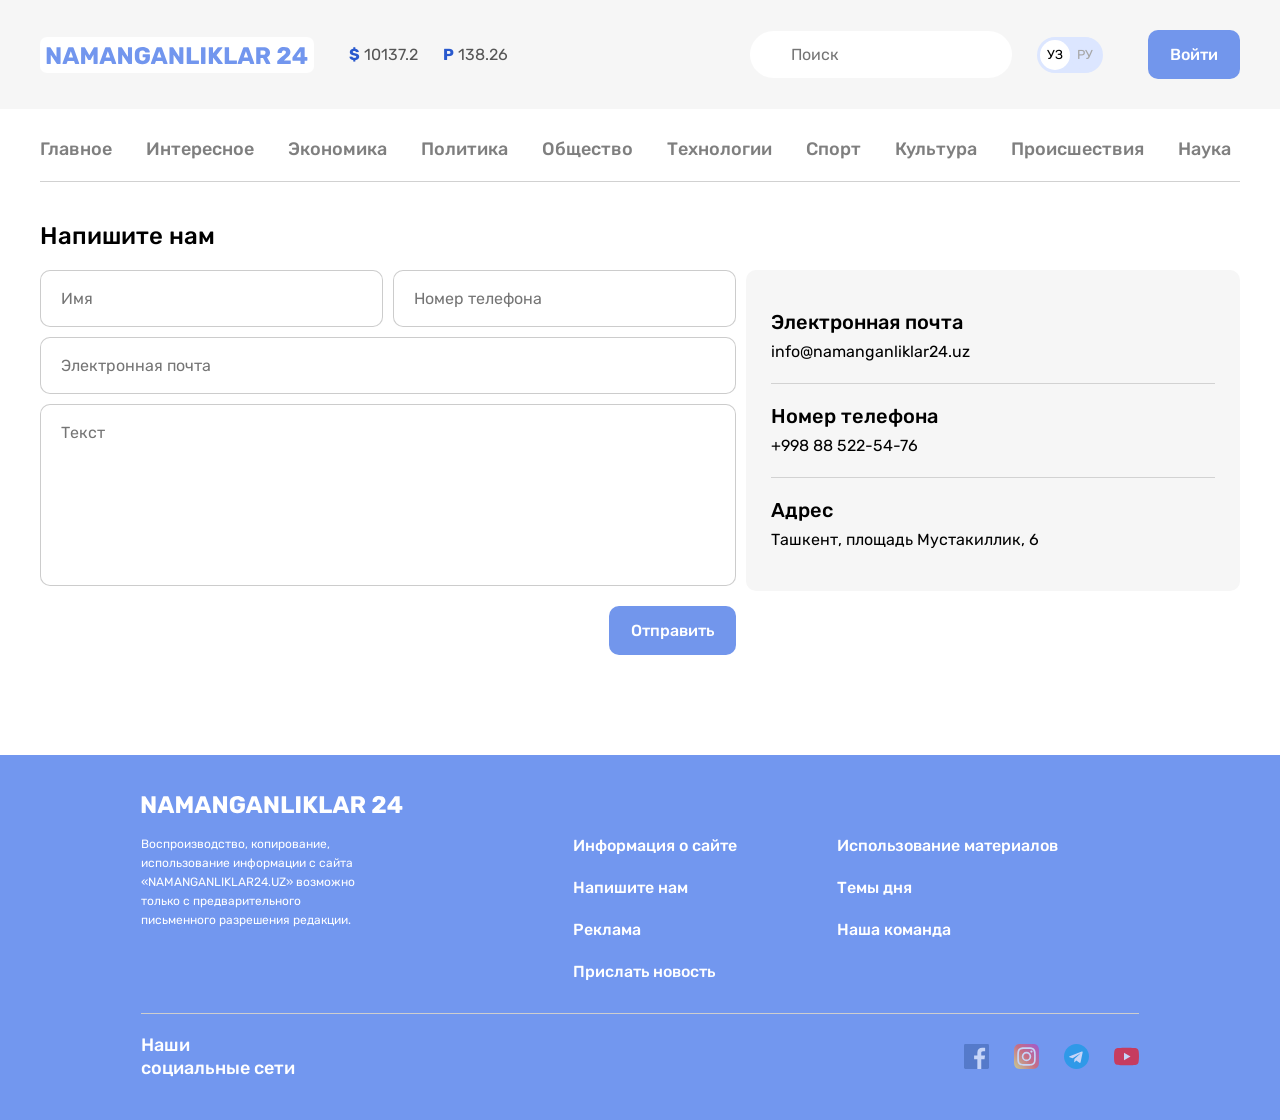
==== contact.html @ 86894a4c "Fix validator problems" ====
<!DOCTYPE html>
<html lang="ru">
<head>
  <meta charset="UTF-8">
  <meta http-equiv="X-UA-Compatible" content="IE=edge">
  <meta name="viewport" content="width=device-width, initial-scale=1.0">
  <title>NAMANGANLIKLAR24</title>

  <!-- GOOGLE-FONTS  -->
  <link rel="preconnect" href="https://fonts.googleapis.com">
  <link rel="preconnect" href="https://fonts.gstatic.com" crossorigin>
  <link href="https://fonts.googleapis.com/css2?family=Rubik:wght@400;500;700&display=swap" rel="stylesheet">

  <!-- STYLES  -->
  <link rel="stylesheet" href="css/normalize.css">
  <link rel="stylesheet" href="css/styles.css">
</head>
<body>

  <!-- SITE-HEADER  -->
  <header class="header">
    <div class="header-top">
      <div class="container header-container">
        <!-- N24-LOGO  -->
        <div class="wrapper">
          <a class="logo-link" href="https://namanganliklar24.uz/" target="_blank">
            <svg width="262" height="19" fill="none" xmlns="http://www.w3.org/2000/svg"><path d="M1.28 18a.585.585 0 0 1-.432-.168.585.585 0 0 1-.168-.432V1.8c0-.176.056-.32.168-.432A.585.585 0 0 1 1.28 1.2h2.544c.272 0 .464.064.576.192.128.112.208.2.24.264l5.856 9.24V1.8c0-.176.056-.32.168-.432a.585.585 0 0 1 .432-.168h2.88c.176 0 .32.056.432.168a.585.585 0 0 1 .168.432v15.6c0 .16-.056.304-.168.432a.585.585 0 0 1-.432.168h-2.568c-.256 0-.448-.064-.576-.192a3.236 3.236 0 0 1-.216-.264L4.76 8.664V17.4c0 .176-.056.32-.168.432A.585.585 0 0 1 4.16 18H1.28Zm15.69 0a.544.544 0 0 1-.36-.144.544.544 0 0 1-.144-.36c0-.08.008-.152.024-.216l5.64-15.408a.928.928 0 0 1 .288-.456c.16-.144.376-.216.648-.216h3.552c.272 0 .48.072.624.216.16.128.264.28.312.456L33.17 17.28a.476.476 0 0 1 .048.216.505.505 0 0 1-.168.36.488.488 0 0 1-.36.144h-2.952c-.24 0-.424-.056-.552-.168a1.055 1.055 0 0 1-.216-.336l-.936-2.448h-6.408l-.912 2.448a1.055 1.055 0 0 1-.216.336c-.112.112-.304.168-.576.168H16.97Zm5.64-6.408h4.464l-2.256-6.336-2.208 6.336ZM35.71 18a.639.639 0 0 1-.432-.168.585.585 0 0 1-.168-.432V1.8c0-.176.056-.32.168-.432a.639.639 0 0 1 .432-.168h2.592c.256 0 .448.072.576.216.144.128.232.232.264.312l4.224 7.584 4.224-7.584c.048-.08.128-.184.24-.312.128-.144.328-.216.6-.216h2.568c.176 0 .32.056.432.168a.548.548 0 0 1 .192.432v15.6c0 .176-.064.32-.192.432a.585.585 0 0 1-.432.168h-2.856a.67.67 0 0 1-.456-.168.585.585 0 0 1-.168-.432v-9l-2.712 5.016c-.064.144-.16.272-.288.384-.128.112-.304.168-.528.168h-1.248c-.224 0-.4-.056-.528-.168a1.431 1.431 0 0 1-.312-.384L39.19 8.4v9c0 .176-.056.32-.168.432a.585.585 0 0 1-.432.168h-2.88ZM54 18a.544.544 0 0 1-.36-.144.544.544 0 0 1-.144-.36c0-.08.008-.152.024-.216l5.64-15.408a.928.928 0 0 1 .288-.456c.16-.144.376-.216.648-.216h3.552c.272 0 .48.072.624.216.16.128.264.28.312.456l5.616 15.408a.476.476 0 0 1 .048.216.505.505 0 0 1-.168.36.488.488 0 0 1-.36.144H66.77c-.24 0-.424-.056-.552-.168a1.055 1.055 0 0 1-.216-.336l-.936-2.448h-6.408l-.912 2.448a1.055 1.055 0 0 1-.216.336c-.112.112-.304.168-.576.168h-2.952Zm5.64-6.408h4.464L61.85 5.256l-2.208 6.336ZM72.741 18a.585.585 0 0 1-.432-.168.585.585 0 0 1-.168-.432V1.8c0-.176.056-.32.168-.432a.585.585 0 0 1 .432-.168h2.544c.272 0 .464.064.576.192.128.112.208.2.24.264l5.856 9.24V1.8c0-.176.056-.32.168-.432a.585.585 0 0 1 .432-.168h2.88c.176 0 .32.056.432.168a.585.585 0 0 1 .168.432v15.6c0 .16-.056.304-.168.432a.585.585 0 0 1-.432.168h-2.568c-.256 0-.448-.064-.576-.192a3.236 3.236 0 0 1-.216-.264l-5.856-8.88V17.4c0 .176-.056.32-.168.432a.585.585 0 0 1-.432.168h-2.88Zm23.586.24c-1.52 0-2.832-.248-3.936-.744-1.088-.512-1.936-1.248-2.544-2.208-.592-.976-.92-2.16-.984-3.552a98.442 98.442 0 0 1 0-4.416c.064-1.36.4-2.512 1.008-3.456s1.464-1.664 2.568-2.16c1.104-.496 2.4-.744 3.888-.744 1.2 0 2.264.152 3.192.456.928.288 1.704.68 2.328 1.176.64.496 1.12 1.04 1.44 1.632.336.592.512 1.176.528 1.752a.392.392 0 0 1-.144.36.488.488 0 0 1-.36.144h-3.504a.932.932 0 0 1-.408-.072.911.911 0 0 1-.216-.264 3.217 3.217 0 0 0-.504-.744c-.208-.272-.504-.504-.888-.696-.368-.192-.856-.288-1.464-.288-.912 0-1.632.24-2.16.72-.512.48-.792 1.248-.84 2.304a60.568 60.568 0 0 0 0 4.176c.048 1.12.344 1.928.888 2.424s1.264.744 2.16.744c.608 0 1.144-.104 1.608-.312.48-.208.856-.528 1.128-.96.272-.448.408-1.016.408-1.704v-.456h-2.256a.67.67 0 0 1-.456-.168.67.67 0 0 1-.168-.456V8.952c0-.176.056-.32.168-.432a.623.623 0 0 1 .456-.192h6.048c.176 0 .32.064.432.192a.585.585 0 0 1 .168.432v2.736c0 1.376-.312 2.552-.936 3.528-.624.976-1.512 1.728-2.664 2.256-1.136.512-2.464.768-3.984.768Zm9.002-.24a.544.544 0 0 1-.36-.144.544.544 0 0 1-.144-.36c0-.08.008-.152.024-.216l5.64-15.408a.928.928 0 0 1 .288-.456c.16-.144.376-.216.648-.216h3.552c.272 0 .48.072.624.216.16.128.264.28.312.456l5.616 15.408a.476.476 0 0 1 .048.216.505.505 0 0 1-.168.36.488.488 0 0 1-.36.144h-2.952c-.24 0-.424-.056-.552-.168a1.055 1.055 0 0 1-.216-.336l-.936-2.448h-6.408l-.912 2.448a1.055 1.055 0 0 1-.216.336c-.112.112-.304.168-.576.168h-2.952Zm5.64-6.408h4.464l-2.256-6.336-2.208 6.336Zm13.1 6.408a.585.585 0 0 1-.432-.168.585.585 0 0 1-.168-.432V1.8c0-.176.056-.32.168-.432a.585.585 0 0 1 .432-.168h2.544c.272 0 .464.064.576.192.128.112.208.2.24.264l5.856 9.24V1.8c0-.176.056-.32.168-.432a.585.585 0 0 1 .432-.168h2.88c.176 0 .32.056.432.168a.585.585 0 0 1 .168.432v15.6c0 .16-.056.304-.168.432a.585.585 0 0 1-.432.168h-2.568c-.256 0-.448-.064-.576-.192a3.236 3.236 0 0 1-.216-.264l-5.856-8.88V17.4c0 .176-.056.32-.168.432a.585.585 0 0 1-.432.168h-2.88Zm17.25 0a.585.585 0 0 1-.432-.168.585.585 0 0 1-.168-.432V1.8c0-.176.056-.32.168-.432a.585.585 0 0 1 .432-.168h3.168c.16 0 .296.056.408.168a.548.548 0 0 1 .192.432v12.576h7.248c.176 0 .32.064.432.192a.548.548 0 0 1 .192.432v2.4c0 .176-.064.32-.192.432a.585.585 0 0 1-.432.168h-11.016Zm14.32 0a.585.585 0 0 1-.432-.168.585.585 0 0 1-.168-.432V1.8c0-.176.056-.32.168-.432a.585.585 0 0 1 .432-.168h3.216c.176 0 .32.056.432.168a.585.585 0 0 1 .168.432v15.6c0 .176-.056.32-.168.432a.585.585 0 0 1-.432.168h-3.216Zm7.782 0a.585.585 0 0 1-.432-.168.585.585 0 0 1-.168-.432V1.8c0-.176.056-.32.168-.432a.585.585 0 0 1 .432-.168h3.024c.176 0 .32.056.432.168a.585.585 0 0 1 .168.432v5.328l4.44-5.472c.064-.096.168-.192.312-.288.16-.112.368-.168.624-.168h3.456c.144 0 .264.056.36.168a.46.46 0 0 1 .144.336.447.447 0 0 1-.096.288l-5.736 7.248 6.192 7.968c.064.064.096.16.096.288a.505.505 0 0 1-.168.36.46.46 0 0 1-.336.144h-3.576c-.288 0-.512-.064-.672-.192a2.342 2.342 0 0 1-.288-.288l-4.752-5.928V17.4c0 .176-.056.32-.168.432a.585.585 0 0 1-.432.168h-3.024Zm15.89 0a.585.585 0 0 1-.432-.168.585.585 0 0 1-.168-.432V1.8c0-.176.056-.32.168-.432a.585.585 0 0 1 .432-.168h3.168c.16 0 .296.056.408.168a.548.548 0 0 1 .192.432v12.576h7.248c.176 0 .32.064.432.192a.548.548 0 0 1 .192.432v2.4c0 .176-.064.32-.192.432a.585.585 0 0 1-.432.168h-11.016Zm12.761 0a.544.544 0 0 1-.36-.144.544.544 0 0 1-.144-.36c0-.08.008-.152.024-.216l5.64-15.408a.928.928 0 0 1 .288-.456c.16-.144.376-.216.648-.216h3.552c.272 0 .48.072.624.216.16.128.264.28.312.456l5.616 15.408a.476.476 0 0 1 .048.216.505.505 0 0 1-.168.36.488.488 0 0 1-.36.144h-2.952c-.24 0-.424-.056-.552-.168a1.055 1.055 0 0 1-.216-.336l-.936-2.448h-6.408l-.912 2.448a1.055 1.055 0 0 1-.216.336c-.112.112-.304.168-.576.168h-2.952Zm5.64-6.408h4.464l-2.256-6.336-2.208 6.336ZM210.811 18a.585.585 0 0 1-.432-.168.585.585 0 0 1-.168-.432V1.8c0-.176.056-.32.168-.432a.585.585 0 0 1 .432-.168h6.528c2.064 0 3.688.48 4.872 1.44 1.2.944 1.8 2.288 1.8 4.032 0 1.136-.28 2.096-.84 2.88a5.108 5.108 0 0 1-2.16 1.776l3.312 5.904a.597.597 0 0 1 .072.264.505.505 0 0 1-.168.36.488.488 0 0 1-.36.144h-3.168c-.304 0-.528-.072-.672-.216a2.04 2.04 0 0 1-.312-.432l-2.736-5.28h-2.472V17.4c0 .176-.056.32-.168.432a.585.585 0 0 1-.432.168h-3.096Zm3.696-9.312h2.784c.752 0 1.312-.184 1.68-.552.384-.368.576-.872.576-1.512 0-.624-.184-1.128-.552-1.512-.352-.384-.92-.576-1.704-.576h-2.784v4.152ZM231.842 18a.67.67 0 0 1-.456-.168.585.585 0 0 1-.168-.432v-1.704c0-.112.032-.28.096-.504.064-.24.232-.464.504-.672l2.496-2.448c1.28-.976 2.328-1.8 3.144-2.472.832-.688 1.448-1.296 1.848-1.824.4-.528.6-1.024.6-1.488 0-.544-.144-.992-.432-1.344-.272-.368-.752-.552-1.44-.552-.464 0-.856.104-1.176.312a1.895 1.895 0 0 0-.696.768 3.77 3.77 0 0 0-.336.984c-.064.208-.176.352-.336.432a.972.972 0 0 1-.48.12h-3a.488.488 0 0 1-.504-.504 5.46 5.46 0 0 1 .48-2.16 5.72 5.72 0 0 1 1.32-1.776 6.088 6.088 0 0 1 2.04-1.224c.8-.288 1.696-.432 2.688-.432 1.36 0 2.512.216 3.456.648.96.432 1.688 1.04 2.184 1.824.496.768.744 1.672.744 2.712a4.78 4.78 0 0 1-.528 2.208c-.336.672-.824 1.32-1.464 1.944a24.016 24.016 0 0 1-2.232 1.896l-2.208 2.232h6.168c.176 0 .32.056.432.168a.548.548 0 0 1 .192.432V17.4c0 .176-.064.32-.192.432a.585.585 0 0 1-.432.168h-12.312Zm23.244 0a.639.639 0 0 1-.432-.168.585.585 0 0 1-.168-.432v-2.712h-7.464a.639.639 0 0 1-.432-.168.585.585 0 0 1-.168-.432v-2.28c0-.144.024-.272.072-.384.064-.128.128-.248.192-.36l6.984-9.456c.208-.272.504-.408.888-.408h3.48c.176 0 .32.056.432.168a.548.548 0 0 1 .192.432v9.312h2.112c.192 0 .344.064.456.192a.555.555 0 0 1 .168.408v2.376c0 .176-.064.32-.192.432a.555.555 0 0 1-.408.168h-2.136V17.4c0 .176-.064.32-.192.432a.585.585 0 0 1-.432.168h-2.952Zm-4.536-6.72h4.032V5.616l-4.032 5.664Z" fill="#7296EE"/></svg>
          </a>

          <!-- MONEY  -->
          <div class="money">
            <span class="dollar"><span class="dollar-icon">$</span>10137.2</span>
            <span class="dollar dollar-two"><span class="dollar-icon">P</span>138.26</span>
          </div>

        </div>

        <!-- SEARCHBAR  -->
        <div class="action-searchbar">
          <form class="searchbar" action="https://echo.htmlacademy.ru/courses" target="_blank" method="GET">
            <input class="searchbar-input" type="search" name="search-item" placeholder="Поиск" required>
          </form>
          <!-- LANGUAGE-SELECT  -->
          <div class="lang-select">
            <a class="lang" href="#">УЗ</a>
            <a class="lang ru" href="#">РУ</a>
          </div>
          <!-- BUTTON-SIGNUP  -->
          <a class="button button-signup" href="contact.html">Войти</a>
        </div>

      </div>
      </div
      >
      <div class="container header-bottom-container">

        <!-- SITE-HEADER-LINKS  -->
        <nav class="site-nav">
          <ul class="site-header-links">
            <li class="site-header-item"><a class="site-header-items" href="#">Главное</a></li>
            <li class="site-header-item"><a class="site-header-items" href="#">Интересное</a></li>
            <li class="site-header-item"><a class="site-header-items" href="#">Экономика</a></li>
            <li class="site-header-item"><a class="site-header-items" href="#">Политика</a></li>
            <li class="site-header-item"><a class="site-header-items" href="#">Общество</a></li>
            <li class="site-header-item"><a class="site-header-items" href="#">Технологии</a></li>
            <li class="site-header-item"><a class="site-header-items" href="#">Спорт</a></li>
            <li class="site-header-item"><a class="site-header-items" href="#">Культура</a></li>
            <li class="site-header-item"><a class="site-header-items" href="#">Происшествия</a></li>
            <li class="site-header-item"><a class="site-header-items" href="#">Наука</a></li>
          </ul>
        </nav>

      </div>
    </header>


    <!-- MAIN-CONTENT  -->
    <main class="main-content">
      <div class="container">
        <h2 class="hero-two-heading">Напишите нам</h2>
      </div>

      <div class="container">

        <div class="contact">
          <!-- INPUT  -->
          <form class="contact-action" action="https://echo.htmlacademy.ru/" method="GET">
            <div class="telephone-number">
              <input class="number-input" type="text" name="username" placeholder="Имя">
              <input class="number-input" type="tel" name="user-number" placeholder="Номер телефона" required>
            </div>
            <div>
              <input class="number-input  email-input" type="email" name="user-email" placeholder="Электронная почта" required>
            </div>
            <div>
              <input class="number-input text-input" type="text" name="about-user" placeholder="Текст" required>
            </div>
            <div class="submit-flex">
              <button class="button button-signup" type="submit">Отправить</button>
            </div>
          </form>


          <!-- CONTACT  -->
          <ul class="contact-list">
            <li class="contact-list-item info-margin">
              <h3 class="contact-list-item-heading">Электронная почта</h3>
              <a class="contact-list-item-link" href="contact.html">info@namanganliklar24.uz</a>
            </li>

            <li class="contact-list-item info-border">
              <h3 class="contact-list-item-heading">Номер телефона</h3>
              <a class="contact-list-item-link" href="tel:+99888522-54-76">+998 88 522-54-76</a>
            </li>

            <li class="contact-list-item">
              <h3 class="contact-list-item-heading contact-three-heading">Адрес</h3>
              <a class="contact-list-item-link" href="https://namanganliklar24.uz/" target="_blank">Ташкент, площадь Мустакиллик, 6</a>
            </li>
          </ul>


        </div>

      </div>


    </main>





    <!-- SITE-FOOTER  -->
    <footer class="site-footer">

      <section class="container">

        <div class="site-footer-wrapper">

          <!-- N24-LOGO  -->
          <a class="logo-link-two" href="https://namanganliklar24.uz/" target="_blank">
            <svg class="site-logo-styles" width="262" height="19" fill="none" xmlns="http://www.w3.org/2000/svg"><path d="M1.28 18a.585.585 0 0 1-.432-.168.585.585 0 0 1-.168-.432V1.8c0-.176.056-.32.168-.432A.585.585 0 0 1 1.28 1.2h2.544c.272 0 .464.064.576.192.128.112.208.2.24.264l5.856 9.24V1.8c0-.176.056-.32.168-.432a.585.585 0 0 1 .432-.168h2.88c.176 0 .32.056.432.168a.585.585 0 0 1 .168.432v15.6c0 .16-.056.304-.168.432a.585.585 0 0 1-.432.168h-2.568c-.256 0-.448-.064-.576-.192a3.236 3.236 0 0 1-.216-.264L4.76 8.664V17.4c0 .176-.056.32-.168.432A.585.585 0 0 1 4.16 18H1.28Zm15.69 0a.544.544 0 0 1-.36-.144.544.544 0 0 1-.144-.36c0-.08.008-.152.024-.216l5.64-15.408a.928.928 0 0 1 .288-.456c.16-.144.376-.216.648-.216h3.552c.272 0 .48.072.624.216.16.128.264.28.312.456L33.17 17.28a.476.476 0 0 1 .048.216.505.505 0 0 1-.168.36.488.488 0 0 1-.36.144h-2.952c-.24 0-.424-.056-.552-.168a1.055 1.055 0 0 1-.216-.336l-.936-2.448h-6.408l-.912 2.448a1.055 1.055 0 0 1-.216.336c-.112.112-.304.168-.576.168H16.97Zm5.64-6.408h4.464l-2.256-6.336-2.208 6.336ZM35.71 18a.639.639 0 0 1-.432-.168.585.585 0 0 1-.168-.432V1.8c0-.176.056-.32.168-.432a.639.639 0 0 1 .432-.168h2.592c.256 0 .448.072.576.216.144.128.232.232.264.312l4.224 7.584 4.224-7.584c.048-.08.128-.184.24-.312.128-.144.328-.216.6-.216h2.568c.176 0 .32.056.432.168a.548.548 0 0 1 .192.432v15.6c0 .176-.064.32-.192.432a.585.585 0 0 1-.432.168h-2.856a.67.67 0 0 1-.456-.168.585.585 0 0 1-.168-.432v-9l-2.712 5.016c-.064.144-.16.272-.288.384-.128.112-.304.168-.528.168h-1.248c-.224 0-.4-.056-.528-.168a1.431 1.431 0 0 1-.312-.384L39.19 8.4v9c0 .176-.056.32-.168.432a.585.585 0 0 1-.432.168h-2.88ZM54 18a.544.544 0 0 1-.36-.144.544.544 0 0 1-.144-.36c0-.08.008-.152.024-.216l5.64-15.408a.928.928 0 0 1 .288-.456c.16-.144.376-.216.648-.216h3.552c.272 0 .48.072.624.216.16.128.264.28.312.456l5.616 15.408a.476.476 0 0 1 .048.216.505.505 0 0 1-.168.36.488.488 0 0 1-.36.144H66.77c-.24 0-.424-.056-.552-.168a1.055 1.055 0 0 1-.216-.336l-.936-2.448h-6.408l-.912 2.448a1.055 1.055 0 0 1-.216.336c-.112.112-.304.168-.576.168h-2.952Zm5.64-6.408h4.464L61.85 5.256l-2.208 6.336ZM72.741 18a.585.585 0 0 1-.432-.168.585.585 0 0 1-.168-.432V1.8c0-.176.056-.32.168-.432a.585.585 0 0 1 .432-.168h2.544c.272 0 .464.064.576.192.128.112.208.2.24.264l5.856 9.24V1.8c0-.176.056-.32.168-.432a.585.585 0 0 1 .432-.168h2.88c.176 0 .32.056.432.168a.585.585 0 0 1 .168.432v15.6c0 .16-.056.304-.168.432a.585.585 0 0 1-.432.168h-2.568c-.256 0-.448-.064-.576-.192a3.236 3.236 0 0 1-.216-.264l-5.856-8.88V17.4c0 .176-.056.32-.168.432a.585.585 0 0 1-.432.168h-2.88Zm23.586.24c-1.52 0-2.832-.248-3.936-.744-1.088-.512-1.936-1.248-2.544-2.208-.592-.976-.92-2.16-.984-3.552a98.442 98.442 0 0 1 0-4.416c.064-1.36.4-2.512 1.008-3.456s1.464-1.664 2.568-2.16c1.104-.496 2.4-.744 3.888-.744 1.2 0 2.264.152 3.192.456.928.288 1.704.68 2.328 1.176.64.496 1.12 1.04 1.44 1.632.336.592.512 1.176.528 1.752a.392.392 0 0 1-.144.36.488.488 0 0 1-.36.144h-3.504a.932.932 0 0 1-.408-.072.911.911 0 0 1-.216-.264 3.217 3.217 0 0 0-.504-.744c-.208-.272-.504-.504-.888-.696-.368-.192-.856-.288-1.464-.288-.912 0-1.632.24-2.16.72-.512.48-.792 1.248-.84 2.304a60.568 60.568 0 0 0 0 4.176c.048 1.12.344 1.928.888 2.424s1.264.744 2.16.744c.608 0 1.144-.104 1.608-.312.48-.208.856-.528 1.128-.96.272-.448.408-1.016.408-1.704v-.456h-2.256a.67.67 0 0 1-.456-.168.67.67 0 0 1-.168-.456V8.952c0-.176.056-.32.168-.432a.623.623 0 0 1 .456-.192h6.048c.176 0 .32.064.432.192a.585.585 0 0 1 .168.432v2.736c0 1.376-.312 2.552-.936 3.528-.624.976-1.512 1.728-2.664 2.256-1.136.512-2.464.768-3.984.768Zm9.002-.24a.544.544 0 0 1-.36-.144.544.544 0 0 1-.144-.36c0-.08.008-.152.024-.216l5.64-15.408a.928.928 0 0 1 .288-.456c.16-.144.376-.216.648-.216h3.552c.272 0 .48.072.624.216.16.128.264.28.312.456l5.616 15.408a.476.476 0 0 1 .048.216.505.505 0 0 1-.168.36.488.488 0 0 1-.36.144h-2.952c-.24 0-.424-.056-.552-.168a1.055 1.055 0 0 1-.216-.336l-.936-2.448h-6.408l-.912 2.448a1.055 1.055 0 0 1-.216.336c-.112.112-.304.168-.576.168h-2.952Zm5.64-6.408h4.464l-2.256-6.336-2.208 6.336Zm13.1 6.408a.585.585 0 0 1-.432-.168.585.585 0 0 1-.168-.432V1.8c0-.176.056-.32.168-.432a.585.585 0 0 1 .432-.168h2.544c.272 0 .464.064.576.192.128.112.208.2.24.264l5.856 9.24V1.8c0-.176.056-.32.168-.432a.585.585 0 0 1 .432-.168h2.88c.176 0 .32.056.432.168a.585.585 0 0 1 .168.432v15.6c0 .16-.056.304-.168.432a.585.585 0 0 1-.432.168h-2.568c-.256 0-.448-.064-.576-.192a3.236 3.236 0 0 1-.216-.264l-5.856-8.88V17.4c0 .176-.056.32-.168.432a.585.585 0 0 1-.432.168h-2.88Zm17.25 0a.585.585 0 0 1-.432-.168.585.585 0 0 1-.168-.432V1.8c0-.176.056-.32.168-.432a.585.585 0 0 1 .432-.168h3.168c.16 0 .296.056.408.168a.548.548 0 0 1 .192.432v12.576h7.248c.176 0 .32.064.432.192a.548.548 0 0 1 .192.432v2.4c0 .176-.064.32-.192.432a.585.585 0 0 1-.432.168h-11.016Zm14.32 0a.585.585 0 0 1-.432-.168.585.585 0 0 1-.168-.432V1.8c0-.176.056-.32.168-.432a.585.585 0 0 1 .432-.168h3.216c.176 0 .32.056.432.168a.585.585 0 0 1 .168.432v15.6c0 .176-.056.32-.168.432a.585.585 0 0 1-.432.168h-3.216Zm7.782 0a.585.585 0 0 1-.432-.168.585.585 0 0 1-.168-.432V1.8c0-.176.056-.32.168-.432a.585.585 0 0 1 .432-.168h3.024c.176 0 .32.056.432.168a.585.585 0 0 1 .168.432v5.328l4.44-5.472c.064-.096.168-.192.312-.288.16-.112.368-.168.624-.168h3.456c.144 0 .264.056.36.168a.46.46 0 0 1 .144.336.447.447 0 0 1-.096.288l-5.736 7.248 6.192 7.968c.064.064.096.16.096.288a.505.505 0 0 1-.168.36.46.46 0 0 1-.336.144h-3.576c-.288 0-.512-.064-.672-.192a2.342 2.342 0 0 1-.288-.288l-4.752-5.928V17.4c0 .176-.056.32-.168.432a.585.585 0 0 1-.432.168h-3.024Zm15.89 0a.585.585 0 0 1-.432-.168.585.585 0 0 1-.168-.432V1.8c0-.176.056-.32.168-.432a.585.585 0 0 1 .432-.168h3.168c.16 0 .296.056.408.168a.548.548 0 0 1 .192.432v12.576h7.248c.176 0 .32.064.432.192a.548.548 0 0 1 .192.432v2.4c0 .176-.064.32-.192.432a.585.585 0 0 1-.432.168h-11.016Zm12.761 0a.544.544 0 0 1-.36-.144.544.544 0 0 1-.144-.36c0-.08.008-.152.024-.216l5.64-15.408a.928.928 0 0 1 .288-.456c.16-.144.376-.216.648-.216h3.552c.272 0 .48.072.624.216.16.128.264.28.312.456l5.616 15.408a.476.476 0 0 1 .048.216.505.505 0 0 1-.168.36.488.488 0 0 1-.36.144h-2.952c-.24 0-.424-.056-.552-.168a1.055 1.055 0 0 1-.216-.336l-.936-2.448h-6.408l-.912 2.448a1.055 1.055 0 0 1-.216.336c-.112.112-.304.168-.576.168h-2.952Zm5.64-6.408h4.464l-2.256-6.336-2.208 6.336ZM210.811 18a.585.585 0 0 1-.432-.168.585.585 0 0 1-.168-.432V1.8c0-.176.056-.32.168-.432a.585.585 0 0 1 .432-.168h6.528c2.064 0 3.688.48 4.872 1.44 1.2.944 1.8 2.288 1.8 4.032 0 1.136-.28 2.096-.84 2.88a5.108 5.108 0 0 1-2.16 1.776l3.312 5.904a.597.597 0 0 1 .072.264.505.505 0 0 1-.168.36.488.488 0 0 1-.36.144h-3.168c-.304 0-.528-.072-.672-.216a2.04 2.04 0 0 1-.312-.432l-2.736-5.28h-2.472V17.4c0 .176-.056.32-.168.432a.585.585 0 0 1-.432.168h-3.096Zm3.696-9.312h2.784c.752 0 1.312-.184 1.68-.552.384-.368.576-.872.576-1.512 0-.624-.184-1.128-.552-1.512-.352-.384-.92-.576-1.704-.576h-2.784v4.152ZM231.842 18a.67.67 0 0 1-.456-.168.585.585 0 0 1-.168-.432v-1.704c0-.112.032-.28.096-.504.064-.24.232-.464.504-.672l2.496-2.448c1.28-.976 2.328-1.8 3.144-2.472.832-.688 1.448-1.296 1.848-1.824.4-.528.6-1.024.6-1.488 0-.544-.144-.992-.432-1.344-.272-.368-.752-.552-1.44-.552-.464 0-.856.104-1.176.312a1.895 1.895 0 0 0-.696.768 3.77 3.77 0 0 0-.336.984c-.064.208-.176.352-.336.432a.972.972 0 0 1-.48.12h-3a.488.488 0 0 1-.504-.504 5.46 5.46 0 0 1 .48-2.16 5.72 5.72 0 0 1 1.32-1.776 6.088 6.088 0 0 1 2.04-1.224c.8-.288 1.696-.432 2.688-.432 1.36 0 2.512.216 3.456.648.96.432 1.688 1.04 2.184 1.824.496.768.744 1.672.744 2.712a4.78 4.78 0 0 1-.528 2.208c-.336.672-.824 1.32-1.464 1.944a24.016 24.016 0 0 1-2.232 1.896l-2.208 2.232h6.168c.176 0 .32.056.432.168a.548.548 0 0 1 .192.432V17.4c0 .176-.064.32-.192.432a.585.585 0 0 1-.432.168h-12.312Zm23.244 0a.639.639 0 0 1-.432-.168.585.585 0 0 1-.168-.432v-2.712h-7.464a.639.639 0 0 1-.432-.168.585.585 0 0 1-.168-.432v-2.28c0-.144.024-.272.072-.384.064-.128.128-.248.192-.36l6.984-9.456c.208-.272.504-.408.888-.408h3.48c.176 0 .32.056.432.168a.548.548 0 0 1 .192.432v9.312h2.112c.192 0 .344.064.456.192a.555.555 0 0 1 .168.408v2.376c0 .176-.064.32-.192.432a.555.555 0 0 1-.408.168h-2.136V17.4c0 .176-.064.32-.192.432a.585.585 0 0 1-.432.168h-2.952Zm-4.536-6.72h4.032V5.616l-4.032 5.664Z" fill="currentColor"/></svg>
          </a>

          <!-- <h2 class="logo-site-heading">
            <a class="logo-site-heading-link" href="https://namanganliklar24.uz/" target="_blank">NAMANGANLIKLAR 24</a>
          </h2> -->

          <div class="container site-footer-top">

            <span class="site-footer-information">
              Воспроизводство, копирование, использование информации с сайта «NAMANGANLIKLAR24.UZ» возможно только с предварительного письменного разрешения редакции.
            </span>

            <ul class="site-footer-list first-list">
              <li class="footer-list-item"><a class="footer-links" href="#">Информация о сайте</a></li>
              <li class="footer-list-item"><a class="footer-links" href="#">Напишите нам</a></li>
              <li class="footer-list-item"><a class="footer-links" href="#">Реклама</a></li>
              <li class="footer-list-item"><a class="footer-links" href="#">Прислать новость</a></li>
            </ul>

            <ul class="site-footer-list">
              <li class="footer-list-item"><a class="footer-links" href="#">Использование материалов</a></li>
              <li class="footer-list-item"><a class="footer-links" href="#">Темы дня</a></li>
              <li class="footer-list-item"><a class="footer-links" href="#">Наша команда</a></li>
            </ul>

          </div>
          <div class="site-footer-bottom">
            <h3 class="footer-heading">Наши <br> социальные сети</h3>
            <ul class="site-social-media-links">

              <!-- FACEBOOK  -->
              <li class="social-media-items">
                <a class="social-media-links" href="https://www.facebook.com/namanganliklaruz/" target="_blank">
                  <img class="social-media-logo" src="img/social-media-icon/facebook.svg" width="25" height="25" alt="social-media-logo-facebook">
                </a>
              </li>
              <!-- INSTAGRAM  -->
              <li class="social-media-items">
                <a class="social-media-links" href="https://www.instagram.com/namanganliklar24.uz/" target="_blank">
                  <img class="social-media-logo" src="img/social-media-icon/instagram.svg" width="25" height="25" alt="social-media-logo-instagram">
                </a>
              </li>
              <!-- TELEGRAM  -->
              <li class="social-media-items">
                <a class="social-media-links" href="https://telegram.me/namanganliklar" target="_blank">
                  <img class="social-media-logo" src="img/social-media-icon/telegram.svg" width="25" height="25" alt="social-media-logo-telegram">
                </a>
              </li>
              <!-- YOUTUBE  -->
              <li class="social-media-items">
                <a class="social-media-links" href="https://www.youtube.com/namanganliklar24" target="_blank">
                  <img class="social-media-logo" src="img/social-media-icon/youtube.svg" width="25" height="25" alt="social-media-logo-youtube">
                </a>
              </li>

            </ul>

          </div>

        </div>

      </section>

    </footer>
---- css/styles.css ----
/* GLOBAL-STYLES  */
body {
  height: 100%;
  display: flex;
  flex-direction: column;
  background-color: #fff;
  font-family: "Rubik", "Roboto", "Arial", sans-serif;
  color: #4A4B4C;
  font-size: 16px;
  line-height: 22px;
  font-weight: 400;
  margin: 0;
  padding: 0;
}

* {
  box-sizing: border-box;
}


/* MAIN-CONTENT  */
.main-content {
  flex-grow: 1;
}

/* EXTRA-STYLES  */
*:focus {
  outline: dotted #011341 2px;
}

html {
  height: 100%;
  scroll-behavior: smooth;
}

img {
  max-width: 100%;
  height: auto;
}


/* CONTAINER  */
.container {
  width: 100%;
  max-width: 1240px;
  margin-right: auto;
  margin-left: auto;
  padding-right: 20px;
  padding-left: 20px;
}


/* SITE-HEADER  */
.wrapper {
  display: flex;
  align-items: center;
}

.header-top {
  background-color: #f6f6f6;
  padding-top: 30px;
  padding-bottom: 30px;
}


.header-container {
  display: flex;
  justify-content: space-between;
}

/* LOGO-LINK  */
.site-header {
  display: flex;
  align-items: center;
  justify-content: space-between;
  padding-top: 30px;
  padding-bottom: 30px;
  background-color: #f6f6f6;
}

.logo-link {
  display: flex;
  padding-left: 6px;
  padding-right: 6px;
  padding-top: 9px;
  padding-bottom: 8px;
  margin: 0;
  margin-right: 35px;
  border-radius: 7px;
  background-color: #fff;
  opacity: 1;
  transition: opacity 0.5s ease;
}

.logo-link:hover {
  opacity: 0.8;
}

.logo-link:active {
  opacity: 0.6;
}

/* MONEY  */
.money {
  display: flex;
}

.dollar {
  color: #555555;
  font-size: 16px;
  line-height: 18px;
}

.dollar-two {
  margin: 0;
  margin-left: 25px;
}

.dollar-icon {
  color: #2959CE;
  font-weight: bold;
  margin-right: 4px;
}

/* SEARCHBAR  */
.action-searchbar {
  display: flex;
  align-items: center;
}

.searchbar {
  margin: 0;
  padding: 0;
  margin-right: 25px;
}

.searchbar-input {
  padding-top: 15px;
  padding-bottom: 13px;
  padding-left: 41px;
  border: none;
  border-radius: 60px;
}

/* LANGUAGE-SELECT  */
.lang-select {
  display: flex;
  align-items: center;
  background-color: #DCE6FF;
  border-radius: 39px;
  padding: 3px;
  margin-right: 45px;
}

.lang {
  width: 30px;
  height: 30px;
  font-size: 13px;
  line-height: 30px;
  border-radius: 50%;
  background-color: #fff;
  text-decoration: none;
  color: #000;
  text-align: center;
}

.ru {
  background-color: #DCE6FF;
  color: #A6A6A6;
}

/* .ru {
  text-decoration: none;
  color: #A6A6A6;
  width: 30px;
  height: 30px;
  border-radius: 50%;
  font-size: 13px;
  line-height: 30px;
  text-align: center;
} */

/* BUTTON-SIGNUP  */
.button {
  font-size: 16px;
  line-height: normal;
  font-weight: 500;
  text-decoration: none;
  background-color: #7296EC;
  color: #fff;
  border-radius: 10px;
  padding-top: 13px;
  padding-bottom: 13px;
  padding-right: 20px;
  padding-left: 20px;
  transition: background-color 0.4s ease;
  border: 2px solid transparent;
}

.button-signup:hover {
  border: 2px solid #7296EC;
  background-color: #fff;
  color: #7296EC
}

.button-signup:active {
  background-color: #7296EC;
  color: #fff;
  opacity: 0.6;
}


/* SITE-HEADER -LINKS  */
.site-header-links {
  display: flex;
  flex-wrap: wrap;
  list-style: none;
  padding: 0;
  margin: 0;
  padding-top: 30px;
  padding-bottom: 20px;
}

.site-header-item:not(:last-child) {
  margin-right: 34px;
}

.site-header-items {
  color:#7F7F7F;
  text-decoration: none;
  font-weight: 500;
  font-size: 18px;
  line-height: 21.33px;
  transition: all 0.4s ease;
}

.site-header-items:hover {
  color:  #7296EC;
}

.site-header-items:active {
  opacity: 0.6;
}

.site-nav {
  border-bottom: 1px solid #D1D1D1;
  margin-bottom: 40px;
}

.aside {
  padding: 0;
  margin: 0;
  margin-bottom: 50px;
}

.aside-link {
  display: flex;
  transition: opacity 0.4s ease;
}

.aside-link:hover {
  opacity: 0.8;
}

.aside-link:active {
  opacity: 0.6;
}

.aside-img {
  width: 1200px;
  height: 128px;
  border-radius: 8px;
  object-fit: cover;
}


/* MAIN-CONTENT  */
/* HERO-ONE  */
.hero-container {
  display: flex;
  flex-wrap: wrap;
  padding: 0;
  margin: 0;
}

.hero-one-card {
  width: 393px;
  display: flex;
  flex-direction: column;
  background-color: #F6F6F6;
  border-radius: 15px;
  padding-top: 20px;
  padding-bottom: 15px;
  padding-right: 17px;
  padding-left: 17px;
  margin-right: 10px;
  margin-bottom: 10px;
}

.hero-one-card:nth-child(3) {
  margin-right: -10px;
}

.hero-one-card:nth-child(6) {
  margin-right: -10px;
}

.hero-one-card-heading {
  font-size: 20px;
  line-height: 26px;
  font-weight: 500;
  margin-top: 0;
  margin-bottom: 10px;
  width: 350px;
}

.hero-one-card-heading-link {
  display: inline-block;
  text-decoration: none;
  color: #000;
  transition: all 0.4s ease;
}

.hero-one-card-heading-link:hover {
  color:  #7296EC;
}

.hero-one-card-heading-link:active {
  opacity: 0.6;
}

.hero-one-paragraph {
  color: #4A4B4C;
  font-size: 16px;
  line-height: 22px;
  font-weight: 400;
}

.hero-one-cards-img {
  width: 359px;
  height: 165px;
  border-radius: 10px;
  margin: 0;
  margin-top: auto;
  margin-bottom: 15px;
  object-fit: cover;
}

.icon-time {
  display: flex;
  align-items: center;
}

.hero-one-cards-icon {
  width: 20px;
  height: 20px;
  border-radius: 5px;
  margin: 0;
  margin-right: 10px;
  object-fit: cover;
}

.content-site {
  color: #5E5F61;
  font-size: 13px;
  line-height: normal;
  font-weight: 400;
}

time {
  color: #5E5F61;
  font-size: 12px;
  line-height: normal;
  font-weight: 400;
}


/* NOTIFICATION  */
.notification {
  width: 100%;
  max-width: 1090px;
  margin-left: auto;
  margin-right: auto;
  padding-right: 20px;
  padding-left: 20px;
  display: flex;
  align-items: center;
  justify-content: space-between;
  margin-top: 60px;
  margin-bottom: 60px;
  background-image: url(../img/background-img.jpg);
  background-repeat: no-repeat;
  background-position: center center;
  background-size: cover;
}

@media
only screen and (-webkit-min-device-pixel-ratio: 2),
only screen and (   min--moz-device-pixel-ratio: 2),
only screen and (     -o-min-device-pixel-ratio: 2/1),
only screen and (        min-device-pixel-ratio: 2),
only screen and (                min-resolution: 192dpi),
only screen and (                min-resolution: 2dppx) {
  .notification {
    background-image: url(../img/background-img@2x.jpg);
  }
}


.notification-heading {
  color: #000;
  font-weight: 500;
  font-size: 20px;
  line-height: 26px;
  margin: 0;
  margin-left: 29px;
  margin-top: 24px;
  margin-bottom: 24px;
}

.button-turn-on-off {
  background-color: #F78B3B;
  padding-right: 30px;
  padding-left: 30px;
  margin-right: 71px;
  transition: all 0.4s ease;
  font-size: 20px;
}

.button-turn-on-off:hover {
  opacity: 0.8;
}

.button-turn-on-off:active {
  opacity: 0.6;
}


/* HERO-TWO-CARDS  */
.hero-two-heading {
  color: #000;
  font-size: 24px;
  line-height: normal;
  font-weight: 500;
  margin-top: 0;
}

.hero-two-container {
  display: flex;
  padding: 0;
}

.hero-two-cards-left {
  display: flex;
  flex-direction: column;
  margin-right: 10px;
}

.hero-two-cards {
  display: flex;
  align-items: center;
  width: 797px;
  padding-top: 20px;
  padding-bottom: 20px;
  padding-left: 17px;
  padding-right: 20px;
  background-color: #F6F6F6;
  border-radius: 15px;
}

.hero-two-cards:not(:last-child) {
  margin-bottom: 10px;
}

.hero-two-cards:last-child {
  margin-bottom: 7px;
}

.hero-two-card-heading {
  margin: 0;
}

.hero-two-card-heading-link {
  display: inline-block;
  text-decoration: none;
  color: #000;
  font-weight: 500;
  font-size: 20px;
  line-height: 26px;
  transition: all 0.4s ease;
}

.hero-two-card-heading-link:hover {
  color: #7296EC;
}

.hero-two-card-heading-link:active {
  opacity: 0.6;
}

.hero-two-paragraph {
  color: #4A4B4C;
  font-weight: 400;
  font-size: 16px;
  line-height: 22px;
  margin-top: 0;
}

.hero-two-img {
  width: 210px;
  height: auto;
  border-radius: 10px;
  margin: 0;
  margin-right: 15px;
  object-fit: cover;
}

.hero-two-site-content {
  display: flex;
  padding: 0;
  margin: 0;
}

/* BUTTON-LOOK-MORE */
.button-look-more {
  margin-bottom: 100px;
  width: 796px;
  text-align: center;
  color: #000;
  background-color: #EAEAEA;
  transition: all 0.4s ease;
}

.button-look-more:hover {
  opacity: 0.8;
}

.button-look-more:active {
  opacity: 0.6;
}


/* HERO-TWO-CARDS-LEFT  */
.hero-two-cards-right {
  padding: 20px 20px 25px 17px;
  margin-bottom: 10px;
  background-color: rgba(246, 246, 246, 1);
  border-radius: 15px;
  width: 393px;
}

.hero-two-right-heading {
  color: #000;
  font-size: 24px;
  font-weight: 500;
  line-height: normal;
  margin: 0;
  margin-bottom: 5px;
}

.right-list {
  margin: 0;
  padding: 0;
  list-style: none;
  /* border: 1px solid red; */
}

.right-list-item:not(:last-child) {
  border-bottom: 1px solid rgba(210, 210, 210, 1);
  margin: 0;
  padding: 0;
  padding-bottom: 20px;
  padding-top: 20px;
}

.right-list-heading {
  padding: 0;
  margin: 0;
  margin-bottom: 3px;
}

.last-heading-its {
  padding-top: 20px;
}

.right-list-item-link {
  display: inline-block;
  text-decoration: none;
  color: #000;
  font-size: 18px;
  font-weight: 500;
  line-height: 24px;
  transition: all 0.4s ease;
}

.right-list-item-link:hover {
  color: #7296EC;
}

.right-list-item-link:active {
  opacity: 0.6;
}

/* ASIDE  */
.aside-img-two {
  width: 393px;
  height: 338px;
  border-radius: 15px;
  object-fit: cover;
}

.full-aside-img-two {
  width: 393px;
  height: 553px;
  border-radius: 15px;
  object-fit: cover;
}

.aside-link-two {
  display: flex;
  transition: all 0.4s ease;
}

.aside-link-two:hover {
  opacity: 0.8;
}

.aside-link-two:active {
  opacity: 0.6;
}



/* SITE-FOOTER  */
.site-footer {
  background-color: #7297EF;
}

.site-footer-wrapper {
  padding: 0;
  margin: 0;
  padding-left: 101px;
  padding-right: 101px;
  padding-top: 40px;
  padding-bottom: 40px;
}

/* SITE-LOGO  */
.logo-link-two {
  display: inline-block;
  padding: 0;
  margin: 0;
  margin-bottom: 15px;
}

.site-logo-styles {
  display: flex;
  color: #fff;
  transition: opacity 0.5s ease;
}

.site-logo-styles:hover {
  opacity: 0.8;
}

.site-logo-styles:active {
  opacity: 0.6;
}

/* .logo-site-heading {
  margin: 0;
  padding: 0;
  margin-bottom: 15px;
}

.logo-site-heading-link {
  text-decoration: none;
  color: #fff;
  font-size: 24px;
  line-height: normal;
  transition: opacity 0.4s ease;
}

.logo-site-heading-link:hover {
  opacity: 0.8;
}

.logo-site-heading-link:active {
  opacity: 0.6;
}  */

/* SITE-FOOTER-TOP  */
.site-footer-top {
  padding: 0;
  margin: 0;
  display: flex;
  padding-bottom: 30px;
  border-bottom: 1px solid rgba(206, 206, 206, 1);
}

.site-footer-information {
  padding: 0;
  margin: 0;
  width: 229px;
  color: #fff;
  font-size: 12px;
  line-height: 19px;
  font-weight: 400;
}

.site-footer-list {
  padding: 0;
  margin: 0;
  list-style: none;
}

.first-list {
  margin-left: 203px;
  margin-right: 100px;
}

.footer-links {
  text-decoration: none;
  color: #fff;
  font-size: 16px;
  line-height: normal;
  font-weight: 500;
}

.footer-links:hover {
  text-decoration: underline;
}

.footer-links:active {
  opacity: 0.6;
  transition: opacity 0.4s ease;
}

.footer-list-item:not(:last-child) {
  margin-bottom: 20px;
}

/* SITE-FOOTER-BOTTOM  */
.site-footer-bottom {
  display: flex;
  align-items: center;
  justify-content: space-between;
  margin-top: 20px;
}

.footer-heading {
  margin: 0;
  padding: 0;
  color: #fff;
  font-size: 18px;
  font-weight: 500;
  line-height: 23px;
}

/* SOCIAL-MEDIA-LINKS  */
.site-social-media-links {
  margin: 0;
  padding: 0;
  list-style: none;
  display: flex;
}

.social-media-items:not(:last-child) {
  margin-right: 25px;
}

.social-media-links {
  display: flex;
}

.social-media-logo {
  opacity: 0.6;
  transition: all 0.4s ease;
}

.social-media-logo:hover {
  opacity: 1;
}

.social-media-logo:active {
  opacity: 0.8;
}





/* CONTACT-PAGE  */
.contact {
  display: flex;
  align-items: flex-start;
}

.contact-action {
  display: flex;
  flex-direction: column;
  width: 696px;
  margin-right: 10px;
  margin-bottom: 100px;
}

.telephone-number {
  display: flex;
  justify-content: space-between;
  margin-bottom: 10px;
}

.number-input {
  width: 343px;
  padding: 0;
  margin: 0;
  padding-top: 18px;
  padding-bottom: 18px;
  padding-left: 20px;
  border-radius: 10px;
  color: rgba(0, 0, 0, 1);
  font-family: "Rubik", "Roboto", "Arial", sans-serif;
  font-size: 16px;
  line-height: normal;
  font-weight: 400;
  border: 1px solid rgba(0, 0, 0, 0.2);
}

.name-number-input:focus {
  box-shadow: rgba(0, 0, 0, 0.35) 0px 5px 15px;
  outline: none;
}

.email-input {
  width: 696px;
  margin-bottom: 10px;
}

.text-input {
  width: 696px;
  padding-bottom: 143px;
  padding-left: 20px;
  margin-bottom: 20px;
}

.submit-flex {
  display: flex;
  justify-content: right;
}


/* CONTACT-LIST  */
.contact-list {
  width: 494px;
  list-style: none;
  padding: 0;
  margin: 0;
  padding: 40px 25px;
  background-color: #F6F6F6;
  border-radius: 10px;
}

.contact-list-item {
  padding: 0;
  margin: 0;
}

.info-border {
  padding-top: 20px;
  padding-bottom: 20px;
  border-top: 1px solid #D2D2D2 ;
  border-bottom: 1px solid #D2D2D2 ;
}

.contact-list-item-heading {
  margin: 0;
  margin-bottom: 7px;
  font-family: "Rubik", "Roboto", "Arial", sans-serif;
  font-size: 20px;
  line-height: normal;
  font-weight: 500;
  color: #000;
}

.info-margin {
  padding-bottom: 20px;
}

.contact-three-heading {
  margin-top: 20px;
}

.contact-list-item-link {
  text-decoration: none;
  font-family: "Rubik", "Roboto", "Arial", sans-serif;
  font-size: 16px;
  line-height: normal;
  color: #000;
}

.contact-list-item-link:focus {
  outline: none;
}
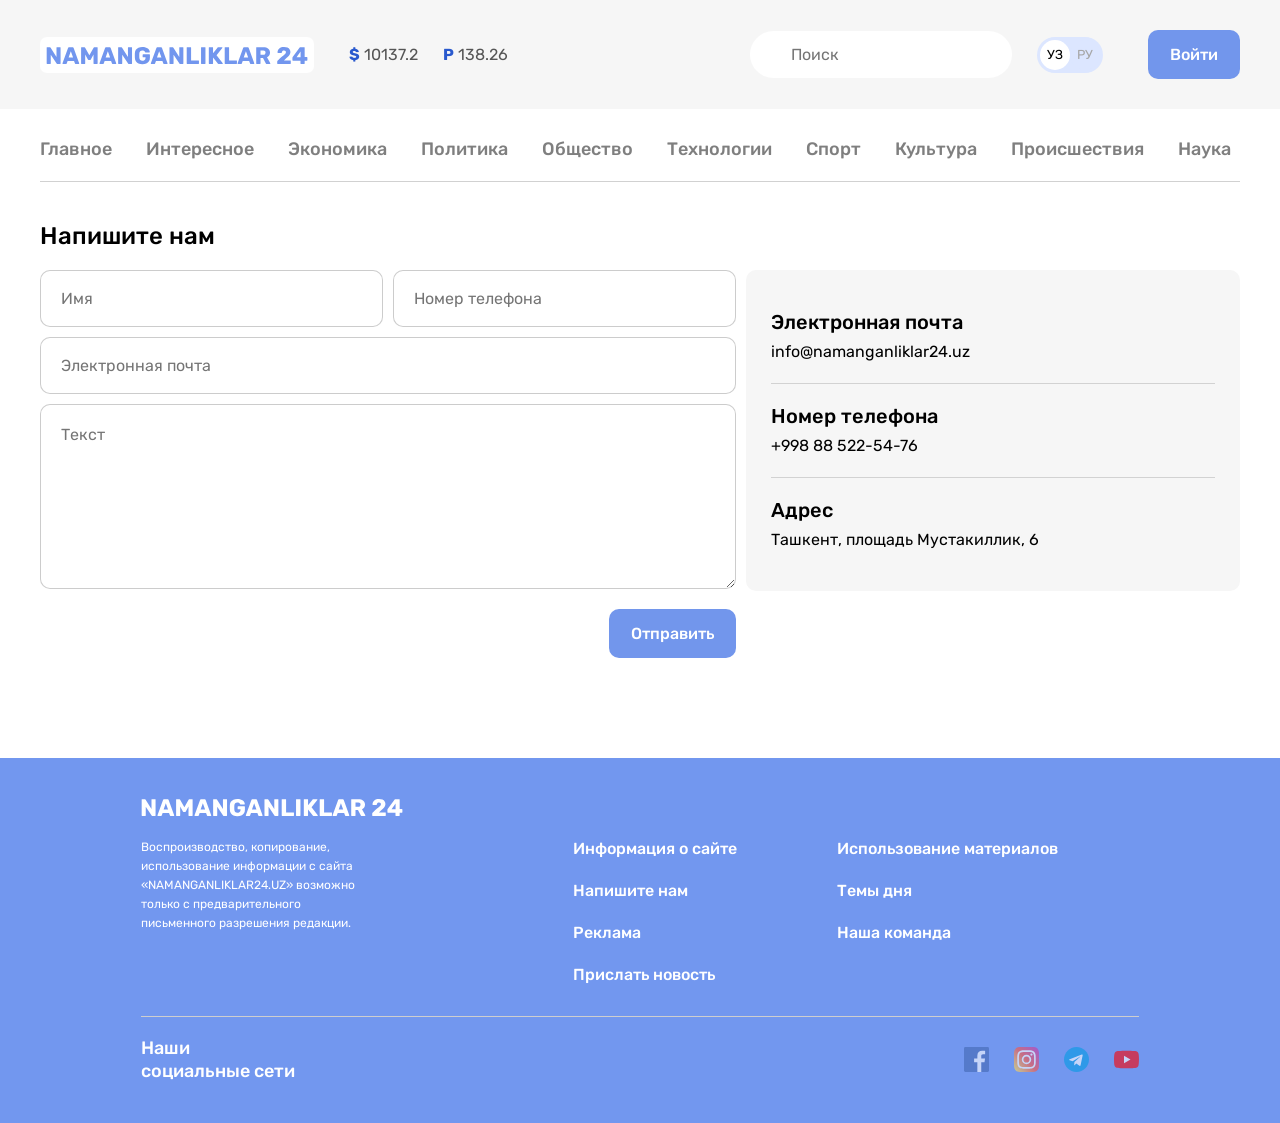
==== commit 4dcd645a: "Update contact-action form." ====
--- a/contact.html
+++ b/contact.html
@@ -14,6 +14,7 @@
   <!-- STYLES  -->
   <link rel="stylesheet" href="css/normalize.css">
   <link rel="stylesheet" href="css/styles.css">
+  <!-- <link rel="stylesheet" href="css/css.min.css"> -->
 </head>
 <body>
 
@@ -46,162 +47,157 @@
             <a class="lang ru" href="#">РУ</a>
           </div>
           <!-- BUTTON-SIGNUP  -->
-          <a class="button button-signup" href="contact.html">Войти</a>
+          <a class="button button-signup" href="#">Войти</a>
         </div>
 
       </div>
-      </div
-      >
-      <div class="container header-bottom-container">
-
-        <!-- SITE-HEADER-LINKS  -->
-        <nav class="site-nav">
-          <ul class="site-header-links">
-            <li class="site-header-item"><a class="site-header-items" href="#">Главное</a></li>
-            <li class="site-header-item"><a class="site-header-items" href="#">Интересное</a></li>
-            <li class="site-header-item"><a class="site-header-items" href="#">Экономика</a></li>
-            <li class="site-header-item"><a class="site-header-items" href="#">Политика</a></li>
-            <li class="site-header-item"><a class="site-header-items" href="#">Общество</a></li>
-            <li class="site-header-item"><a class="site-header-items" href="#">Технологии</a></li>
-            <li class="site-header-item"><a class="site-header-items" href="#">Спорт</a></li>
-            <li class="site-header-item"><a class="site-header-items" href="#">Культура</a></li>
-            <li class="site-header-item"><a class="site-header-items" href="#">Происшествия</a></li>
-            <li class="site-header-item"><a class="site-header-items" href="#">Наука</a></li>
+    </div>
+    <div class="container header-bottom-container">
+
+      <!-- SITE-HEADER-LINKS  -->
+      <nav class="site-nav">
+        <ul class="site-header-links">
+          <li class="site-header-item"><a class="site-header-items" href="index.html">Главное</a></li>
+          <li class="site-header-item"><a class="site-header-items" href="list.html">Интересное</a></li>
+          <li class="site-header-item"><a class="site-header-items" href="#">Экономика</a></li>
+          <li class="site-header-item"><a class="site-header-items" href="#">Политика</a></li>
+          <li class="site-header-item"><a class="site-header-items" href="#">Общество</a></li>
+          <li class="site-header-item"><a class="site-header-items" href="#">Технологии</a></li>
+          <li class="site-header-item"><a class="site-header-items" href="#">Спорт</a></li>
+          <li class="site-header-item"><a class="site-header-items" href="#">Культура</a></li>
+          <li class="site-header-item"><a class="site-header-items" href="#">Происшествия</a></li>
+          <li class="site-header-item"><a class="site-header-items" href="#">Наука</a></li>
+        </ul>
+      </nav>
+
+    </div>
+  </header>
+
+
+  <!-- MAIN-CONTENT  -->
+  <main class="main-content">
+    <div class="container">
+      <h2 class="hero-two-heading">Напишите нам</h2>
+    </div>
+
+    <div class="container">
+
+      <div class="contact">
+        <!-- INPUT  -->
+        <form class="contact-action" action="https://echo.htmlacademy.ru/" method="GET" target="_blank">
+          <div class="telephone-number">
+            <input class="number-input" type="text" name="username" placeholder="Имя" aria-label="Имя">
+            <input class="number-input" type="tel" name="user-number" placeholder="Номер телефона" aria-label="Номер телефона" pattern="^(?:(?:\(?(?:00|\+)([1-4]\d\d|[1-9]\d?)\)?)?[\-\.\ \\\/]?)?((?:\(?\d{1,}\)?[\-\.\ \\\/]?){0,})(?:[\-\.\ \\\/]?(?:#|ext\.?|extension|x)[\-\.\ \\\/]?(\d+))?$" required>
+          </div>
+          <input class="number-input  email-input" type="email" name="user-email" placeholder="Электронная почта" aria-label="Электронная почта" pattern="^([a-z0-9_\.-]+)@([\da-z\.-]+)\.([a-z\.]{2,6})$" required>
+          <textarea class="number-input text-input" name="about-user" aria-label="Текст" placeholder="Текст" required></textarea>
+          <div class="submit-flex">
+            <button class="button button-signup" type="submit">Отправить</button>
+          </div>
+        </form>
+
+
+        <!-- CONTACT  -->
+        <ul class="contact-list">
+          <li class="contact-list-item info-margin">
+            <h3 class="contact-list-item-heading">Электронная почта</h3>
+            <a class="contact-list-item-link" href="contact.html" tabindex="-1">info@namanganliklar24.uz</a>
+          </li>
+
+          <li class="contact-list-item info-border">
+            <h3 class="contact-list-item-heading">Номер телефона</h3>
+            <a class="contact-list-item-link" href="tel:+99888522-54-76" tabindex="-1">+998 88 522-54-76</a>
+          </li>
+
+          <li class="contact-list-item">
+            <h3 class="contact-list-item-heading contact-three-heading">Адрес</h3>
+            <a class="contact-list-item-link" href="https://namanganliklar24.uz/" target="_blank" tabindex="-1">Ташкент, площадь Мустакиллик, 6</a>
+          </li>
+        </ul>
+
+
+      </div>
+
+    </div>
+
+
+  </main>
+
+
+
+
+
+  <!-- SITE-FOOTER  -->
+  <footer class="site-footer">
+
+    <section class="container">
+
+      <div class="site-footer-wrapper">
+
+        <!-- N24-LOGO  -->
+        <a class="logo-link-two" href="https://namanganliklar24.uz/" target="_blank">
+          <svg class="site-logo-styles" width="262" height="19" fill="none" xmlns="http://www.w3.org/2000/svg"><path d="M1.28 18a.585.585 0 0 1-.432-.168.585.585 0 0 1-.168-.432V1.8c0-.176.056-.32.168-.432A.585.585 0 0 1 1.28 1.2h2.544c.272 0 .464.064.576.192.128.112.208.2.24.264l5.856 9.24V1.8c0-.176.056-.32.168-.432a.585.585 0 0 1 .432-.168h2.88c.176 0 .32.056.432.168a.585.585 0 0 1 .168.432v15.6c0 .16-.056.304-.168.432a.585.585 0 0 1-.432.168h-2.568c-.256 0-.448-.064-.576-.192a3.236 3.236 0 0 1-.216-.264L4.76 8.664V17.4c0 .176-.056.32-.168.432A.585.585 0 0 1 4.16 18H1.28Zm15.69 0a.544.544 0 0 1-.36-.144.544.544 0 0 1-.144-.36c0-.08.008-.152.024-.216l5.64-15.408a.928.928 0 0 1 .288-.456c.16-.144.376-.216.648-.216h3.552c.272 0 .48.072.624.216.16.128.264.28.312.456L33.17 17.28a.476.476 0 0 1 .048.216.505.505 0 0 1-.168.36.488.488 0 0 1-.36.144h-2.952c-.24 0-.424-.056-.552-.168a1.055 1.055 0 0 1-.216-.336l-.936-2.448h-6.408l-.912 2.448a1.055 1.055 0 0 1-.216.336c-.112.112-.304.168-.576.168H16.97Zm5.64-6.408h4.464l-2.256-6.336-2.208 6.336ZM35.71 18a.639.639 0 0 1-.432-.168.585.585 0 0 1-.168-.432V1.8c0-.176.056-.32.168-.432a.639.639 0 0 1 .432-.168h2.592c.256 0 .448.072.576.216.144.128.232.232.264.312l4.224 7.584 4.224-7.584c.048-.08.128-.184.24-.312.128-.144.328-.216.6-.216h2.568c.176 0 .32.056.432.168a.548.548 0 0 1 .192.432v15.6c0 .176-.064.32-.192.432a.585.585 0 0 1-.432.168h-2.856a.67.67 0 0 1-.456-.168.585.585 0 0 1-.168-.432v-9l-2.712 5.016c-.064.144-.16.272-.288.384-.128.112-.304.168-.528.168h-1.248c-.224 0-.4-.056-.528-.168a1.431 1.431 0 0 1-.312-.384L39.19 8.4v9c0 .176-.056.32-.168.432a.585.585 0 0 1-.432.168h-2.88ZM54 18a.544.544 0 0 1-.36-.144.544.544 0 0 1-.144-.36c0-.08.008-.152.024-.216l5.64-15.408a.928.928 0 0 1 .288-.456c.16-.144.376-.216.648-.216h3.552c.272 0 .48.072.624.216.16.128.264.28.312.456l5.616 15.408a.476.476 0 0 1 .048.216.505.505 0 0 1-.168.36.488.488 0 0 1-.36.144H66.77c-.24 0-.424-.056-.552-.168a1.055 1.055 0 0 1-.216-.336l-.936-2.448h-6.408l-.912 2.448a1.055 1.055 0 0 1-.216.336c-.112.112-.304.168-.576.168h-2.952Zm5.64-6.408h4.464L61.85 5.256l-2.208 6.336ZM72.741 18a.585.585 0 0 1-.432-.168.585.585 0 0 1-.168-.432V1.8c0-.176.056-.32.168-.432a.585.585 0 0 1 .432-.168h2.544c.272 0 .464.064.576.192.128.112.208.2.24.264l5.856 9.24V1.8c0-.176.056-.32.168-.432a.585.585 0 0 1 .432-.168h2.88c.176 0 .32.056.432.168a.585.585 0 0 1 .168.432v15.6c0 .16-.056.304-.168.432a.585.585 0 0 1-.432.168h-2.568c-.256 0-.448-.064-.576-.192a3.236 3.236 0 0 1-.216-.264l-5.856-8.88V17.4c0 .176-.056.32-.168.432a.585.585 0 0 1-.432.168h-2.88Zm23.586.24c-1.52 0-2.832-.248-3.936-.744-1.088-.512-1.936-1.248-2.544-2.208-.592-.976-.92-2.16-.984-3.552a98.442 98.442 0 0 1 0-4.416c.064-1.36.4-2.512 1.008-3.456s1.464-1.664 2.568-2.16c1.104-.496 2.4-.744 3.888-.744 1.2 0 2.264.152 3.192.456.928.288 1.704.68 2.328 1.176.64.496 1.12 1.04 1.44 1.632.336.592.512 1.176.528 1.752a.392.392 0 0 1-.144.36.488.488 0 0 1-.36.144h-3.504a.932.932 0 0 1-.408-.072.911.911 0 0 1-.216-.264 3.217 3.217 0 0 0-.504-.744c-.208-.272-.504-.504-.888-.696-.368-.192-.856-.288-1.464-.288-.912 0-1.632.24-2.16.72-.512.48-.792 1.248-.84 2.304a60.568 60.568 0 0 0 0 4.176c.048 1.12.344 1.928.888 2.424s1.264.744 2.16.744c.608 0 1.144-.104 1.608-.312.48-.208.856-.528 1.128-.96.272-.448.408-1.016.408-1.704v-.456h-2.256a.67.67 0 0 1-.456-.168.67.67 0 0 1-.168-.456V8.952c0-.176.056-.32.168-.432a.623.623 0 0 1 .456-.192h6.048c.176 0 .32.064.432.192a.585.585 0 0 1 .168.432v2.736c0 1.376-.312 2.552-.936 3.528-.624.976-1.512 1.728-2.664 2.256-1.136.512-2.464.768-3.984.768Zm9.002-.24a.544.544 0 0 1-.36-.144.544.544 0 0 1-.144-.36c0-.08.008-.152.024-.216l5.64-15.408a.928.928 0 0 1 .288-.456c.16-.144.376-.216.648-.216h3.552c.272 0 .48.072.624.216.16.128.264.28.312.456l5.616 15.408a.476.476 0 0 1 .048.216.505.505 0 0 1-.168.36.488.488 0 0 1-.36.144h-2.952c-.24 0-.424-.056-.552-.168a1.055 1.055 0 0 1-.216-.336l-.936-2.448h-6.408l-.912 2.448a1.055 1.055 0 0 1-.216.336c-.112.112-.304.168-.576.168h-2.952Zm5.64-6.408h4.464l-2.256-6.336-2.208 6.336Zm13.1 6.408a.585.585 0 0 1-.432-.168.585.585 0 0 1-.168-.432V1.8c0-.176.056-.32.168-.432a.585.585 0 0 1 .432-.168h2.544c.272 0 .464.064.576.192.128.112.208.2.24.264l5.856 9.24V1.8c0-.176.056-.32.168-.432a.585.585 0 0 1 .432-.168h2.88c.176 0 .32.056.432.168a.585.585 0 0 1 .168.432v15.6c0 .16-.056.304-.168.432a.585.585 0 0 1-.432.168h-2.568c-.256 0-.448-.064-.576-.192a3.236 3.236 0 0 1-.216-.264l-5.856-8.88V17.4c0 .176-.056.32-.168.432a.585.585 0 0 1-.432.168h-2.88Zm17.25 0a.585.585 0 0 1-.432-.168.585.585 0 0 1-.168-.432V1.8c0-.176.056-.32.168-.432a.585.585 0 0 1 .432-.168h3.168c.16 0 .296.056.408.168a.548.548 0 0 1 .192.432v12.576h7.248c.176 0 .32.064.432.192a.548.548 0 0 1 .192.432v2.4c0 .176-.064.32-.192.432a.585.585 0 0 1-.432.168h-11.016Zm14.32 0a.585.585 0 0 1-.432-.168.585.585 0 0 1-.168-.432V1.8c0-.176.056-.32.168-.432a.585.585 0 0 1 .432-.168h3.216c.176 0 .32.056.432.168a.585.585 0 0 1 .168.432v15.6c0 .176-.056.32-.168.432a.585.585 0 0 1-.432.168h-3.216Zm7.782 0a.585.585 0 0 1-.432-.168.585.585 0 0 1-.168-.432V1.8c0-.176.056-.32.168-.432a.585.585 0 0 1 .432-.168h3.024c.176 0 .32.056.432.168a.585.585 0 0 1 .168.432v5.328l4.44-5.472c.064-.096.168-.192.312-.288.16-.112.368-.168.624-.168h3.456c.144 0 .264.056.36.168a.46.46 0 0 1 .144.336.447.447 0 0 1-.096.288l-5.736 7.248 6.192 7.968c.064.064.096.16.096.288a.505.505 0 0 1-.168.36.46.46 0 0 1-.336.144h-3.576c-.288 0-.512-.064-.672-.192a2.342 2.342 0 0 1-.288-.288l-4.752-5.928V17.4c0 .176-.056.32-.168.432a.585.585 0 0 1-.432.168h-3.024Zm15.89 0a.585.585 0 0 1-.432-.168.585.585 0 0 1-.168-.432V1.8c0-.176.056-.32.168-.432a.585.585 0 0 1 .432-.168h3.168c.16 0 .296.056.408.168a.548.548 0 0 1 .192.432v12.576h7.248c.176 0 .32.064.432.192a.548.548 0 0 1 .192.432v2.4c0 .176-.064.32-.192.432a.585.585 0 0 1-.432.168h-11.016Zm12.761 0a.544.544 0 0 1-.36-.144.544.544 0 0 1-.144-.36c0-.08.008-.152.024-.216l5.64-15.408a.928.928 0 0 1 .288-.456c.16-.144.376-.216.648-.216h3.552c.272 0 .48.072.624.216.16.128.264.28.312.456l5.616 15.408a.476.476 0 0 1 .048.216.505.505 0 0 1-.168.36.488.488 0 0 1-.36.144h-2.952c-.24 0-.424-.056-.552-.168a1.055 1.055 0 0 1-.216-.336l-.936-2.448h-6.408l-.912 2.448a1.055 1.055 0 0 1-.216.336c-.112.112-.304.168-.576.168h-2.952Zm5.64-6.408h4.464l-2.256-6.336-2.208 6.336ZM210.811 18a.585.585 0 0 1-.432-.168.585.585 0 0 1-.168-.432V1.8c0-.176.056-.32.168-.432a.585.585 0 0 1 .432-.168h6.528c2.064 0 3.688.48 4.872 1.44 1.2.944 1.8 2.288 1.8 4.032 0 1.136-.28 2.096-.84 2.88a5.108 5.108 0 0 1-2.16 1.776l3.312 5.904a.597.597 0 0 1 .072.264.505.505 0 0 1-.168.36.488.488 0 0 1-.36.144h-3.168c-.304 0-.528-.072-.672-.216a2.04 2.04 0 0 1-.312-.432l-2.736-5.28h-2.472V17.4c0 .176-.056.32-.168.432a.585.585 0 0 1-.432.168h-3.096Zm3.696-9.312h2.784c.752 0 1.312-.184 1.68-.552.384-.368.576-.872.576-1.512 0-.624-.184-1.128-.552-1.512-.352-.384-.92-.576-1.704-.576h-2.784v4.152ZM231.842 18a.67.67 0 0 1-.456-.168.585.585 0 0 1-.168-.432v-1.704c0-.112.032-.28.096-.504.064-.24.232-.464.504-.672l2.496-2.448c1.28-.976 2.328-1.8 3.144-2.472.832-.688 1.448-1.296 1.848-1.824.4-.528.6-1.024.6-1.488 0-.544-.144-.992-.432-1.344-.272-.368-.752-.552-1.44-.552-.464 0-.856.104-1.176.312a1.895 1.895 0 0 0-.696.768 3.77 3.77 0 0 0-.336.984c-.064.208-.176.352-.336.432a.972.972 0 0 1-.48.12h-3a.488.488 0 0 1-.504-.504 5.46 5.46 0 0 1 .48-2.16 5.72 5.72 0 0 1 1.32-1.776 6.088 6.088 0 0 1 2.04-1.224c.8-.288 1.696-.432 2.688-.432 1.36 0 2.512.216 3.456.648.96.432 1.688 1.04 2.184 1.824.496.768.744 1.672.744 2.712a4.78 4.78 0 0 1-.528 2.208c-.336.672-.824 1.32-1.464 1.944a24.016 24.016 0 0 1-2.232 1.896l-2.208 2.232h6.168c.176 0 .32.056.432.168a.548.548 0 0 1 .192.432V17.4c0 .176-.064.32-.192.432a.585.585 0 0 1-.432.168h-12.312Zm23.244 0a.639.639 0 0 1-.432-.168.585.585 0 0 1-.168-.432v-2.712h-7.464a.639.639 0 0 1-.432-.168.585.585 0 0 1-.168-.432v-2.28c0-.144.024-.272.072-.384.064-.128.128-.248.192-.36l6.984-9.456c.208-.272.504-.408.888-.408h3.48c.176 0 .32.056.432.168a.548.548 0 0 1 .192.432v9.312h2.112c.192 0 .344.064.456.192a.555.555 0 0 1 .168.408v2.376c0 .176-.064.32-.192.432a.555.555 0 0 1-.408.168h-2.136V17.4c0 .176-.064.32-.192.432a.585.585 0 0 1-.432.168h-2.952Zm-4.536-6.72h4.032V5.616l-4.032 5.664Z" fill="currentColor"/></svg>
+        </a>
+
+        <!-- <h2 class="logo-site-heading">
+          <a class="logo-site-heading-link" href="https://namanganliklar24.uz/" target="_blank">NAMANGANLIKLAR 24</a>
+        </h2> -->
+
+        <div class="container site-footer-top">
+
+          <span class="site-footer-information">
+            Воспроизводство, копирование, использование информации с сайта «NAMANGANLIKLAR24.UZ» возможно только с предварительного письменного разрешения редакции.
+          </span>
+
+          <ul class="site-footer-list first-list">
+            <li class="footer-list-item"><a class="footer-links" href="#">Информация о сайте</a></li>
+            <li class="footer-list-item"><a class="footer-links" href="contact.html">Напишите нам</a></li>
+            <li class="footer-list-item"><a class="footer-links" href="#">Реклама</a></li>
+            <li class="footer-list-item"><a class="footer-links" href="#">Прислать новость</a></li>
           </ul>
-        </nav>
+
+          <ul class="site-footer-list">
+            <li class="footer-list-item"><a class="footer-links" href="#">Использование материалов</a></li>
+            <li class="footer-list-item"><a class="footer-links" href="#">Темы дня</a></li>
+            <li class="footer-list-item"><a class="footer-links" href="#">Наша команда</a></li>
+          </ul>
+
+        </div>
+        <div class="site-footer-bottom">
+          <h3 class="footer-heading">Наши <br> социальные сети</h3>
+          <ul class="site-social-media-links">
+
+            <!-- FACEBOOK  -->
+            <li class="social-media-items">
+              <a class="social-media-links" href="https://www.facebook.com/namanganliklaruz/" target="_blank">
+                <img class="social-media-logo" src="img/social-media-icon/facebook.svg" width="25" height="25" alt="social-media-logo-facebook">
+              </a>
+            </li>
+            <!-- INSTAGRAM  -->
+            <li class="social-media-items">
+              <a class="social-media-links" href="https://www.instagram.com/namanganliklar24.uz/" target="_blank">
+                <img class="social-media-logo" src="img/social-media-icon/instagram.svg" width="25" height="25" alt="social-media-logo-instagram">
+              </a>
+            </li>
+            <!-- TELEGRAM  -->
+            <li class="social-media-items">
+              <a class="social-media-links" href="https://telegram.me/namanganliklar" target="_blank">
+                <img class="social-media-logo" src="img/social-media-icon/telegram.svg" width="25" height="25" alt="social-media-logo-telegram">
+              </a>
+            </li>
+            <!-- YOUTUBE  -->
+            <li class="social-media-items">
+              <a class="social-media-links" href="https://www.youtube.com/namanganliklar24" target="_blank">
+                <img class="social-media-logo" src="img/social-media-icon/youtube.svg" width="25" height="25" alt="social-media-logo-youtube">
+              </a>
+            </li>
+
+          </ul>
+
+        </div>
 
       </div>
-    </header>
-
-
-    <!-- MAIN-CONTENT  -->
-    <main class="main-content">
-      <div class="container">
-        <h2 class="hero-two-heading">Напишите нам</h2>
-      </div>
-
-      <div class="container">
-
-        <div class="contact">
-          <!-- INPUT  -->
-          <form class="contact-action" action="https://echo.htmlacademy.ru/" method="GET">
-            <div class="telephone-number">
-              <input class="number-input" type="text" name="username" placeholder="Имя">
-              <input class="number-input" type="tel" name="user-number" placeholder="Номер телефона" required>
-            </div>
-            <div>
-              <input class="number-input  email-input" type="email" name="user-email" placeholder="Электронная почта" required>
-            </div>
-            <div>
-              <input class="number-input text-input" type="text" name="about-user" placeholder="Текст" required>
-            </div>
-            <div class="submit-flex">
-              <button class="button button-signup" type="submit">Отправить</button>
-            </div>
-          </form>
-
-
-          <!-- CONTACT  -->
-          <ul class="contact-list">
-            <li class="contact-list-item info-margin">
-              <h3 class="contact-list-item-heading">Электронная почта</h3>
-              <a class="contact-list-item-link" href="contact.html">info@namanganliklar24.uz</a>
-            </li>
-
-            <li class="contact-list-item info-border">
-              <h3 class="contact-list-item-heading">Номер телефона</h3>
-              <a class="contact-list-item-link" href="tel:+99888522-54-76">+998 88 522-54-76</a>
-            </li>
-
-            <li class="contact-list-item">
-              <h3 class="contact-list-item-heading contact-three-heading">Адрес</h3>
-              <a class="contact-list-item-link" href="https://namanganliklar24.uz/" target="_blank">Ташкент, площадь Мустакиллик, 6</a>
-            </li>
-          </ul>
-
-
-        </div>
-
-      </div>
-
-
-    </main>
-
-
-
-
-
-    <!-- SITE-FOOTER  -->
-    <footer class="site-footer">
-
-      <section class="container">
-
-        <div class="site-footer-wrapper">
-
-          <!-- N24-LOGO  -->
-          <a class="logo-link-two" href="https://namanganliklar24.uz/" target="_blank">
-            <svg class="site-logo-styles" width="262" height="19" fill="none" xmlns="http://www.w3.org/2000/svg"><path d="M1.28 18a.585.585 0 0 1-.432-.168.585.585 0 0 1-.168-.432V1.8c0-.176.056-.32.168-.432A.585.585 0 0 1 1.28 1.2h2.544c.272 0 .464.064.576.192.128.112.208.2.24.264l5.856 9.24V1.8c0-.176.056-.32.168-.432a.585.585 0 0 1 .432-.168h2.88c.176 0 .32.056.432.168a.585.585 0 0 1 .168.432v15.6c0 .16-.056.304-.168.432a.585.585 0 0 1-.432.168h-2.568c-.256 0-.448-.064-.576-.192a3.236 3.236 0 0 1-.216-.264L4.76 8.664V17.4c0 .176-.056.32-.168.432A.585.585 0 0 1 4.16 18H1.28Zm15.69 0a.544.544 0 0 1-.36-.144.544.544 0 0 1-.144-.36c0-.08.008-.152.024-.216l5.64-15.408a.928.928 0 0 1 .288-.456c.16-.144.376-.216.648-.216h3.552c.272 0 .48.072.624.216.16.128.264.28.312.456L33.17 17.28a.476.476 0 0 1 .048.216.505.505 0 0 1-.168.36.488.488 0 0 1-.36.144h-2.952c-.24 0-.424-.056-.552-.168a1.055 1.055 0 0 1-.216-.336l-.936-2.448h-6.408l-.912 2.448a1.055 1.055 0 0 1-.216.336c-.112.112-.304.168-.576.168H16.97Zm5.64-6.408h4.464l-2.256-6.336-2.208 6.336ZM35.71 18a.639.639 0 0 1-.432-.168.585.585 0 0 1-.168-.432V1.8c0-.176.056-.32.168-.432a.639.639 0 0 1 .432-.168h2.592c.256 0 .448.072.576.216.144.128.232.232.264.312l4.224 7.584 4.224-7.584c.048-.08.128-.184.24-.312.128-.144.328-.216.6-.216h2.568c.176 0 .32.056.432.168a.548.548 0 0 1 .192.432v15.6c0 .176-.064.32-.192.432a.585.585 0 0 1-.432.168h-2.856a.67.67 0 0 1-.456-.168.585.585 0 0 1-.168-.432v-9l-2.712 5.016c-.064.144-.16.272-.288.384-.128.112-.304.168-.528.168h-1.248c-.224 0-.4-.056-.528-.168a1.431 1.431 0 0 1-.312-.384L39.19 8.4v9c0 .176-.056.32-.168.432a.585.585 0 0 1-.432.168h-2.88ZM54 18a.544.544 0 0 1-.36-.144.544.544 0 0 1-.144-.36c0-.08.008-.152.024-.216l5.64-15.408a.928.928 0 0 1 .288-.456c.16-.144.376-.216.648-.216h3.552c.272 0 .48.072.624.216.16.128.264.28.312.456l5.616 15.408a.476.476 0 0 1 .048.216.505.505 0 0 1-.168.36.488.488 0 0 1-.36.144H66.77c-.24 0-.424-.056-.552-.168a1.055 1.055 0 0 1-.216-.336l-.936-2.448h-6.408l-.912 2.448a1.055 1.055 0 0 1-.216.336c-.112.112-.304.168-.576.168h-2.952Zm5.64-6.408h4.464L61.85 5.256l-2.208 6.336ZM72.741 18a.585.585 0 0 1-.432-.168.585.585 0 0 1-.168-.432V1.8c0-.176.056-.32.168-.432a.585.585 0 0 1 .432-.168h2.544c.272 0 .464.064.576.192.128.112.208.2.24.264l5.856 9.24V1.8c0-.176.056-.32.168-.432a.585.585 0 0 1 .432-.168h2.88c.176 0 .32.056.432.168a.585.585 0 0 1 .168.432v15.6c0 .16-.056.304-.168.432a.585.585 0 0 1-.432.168h-2.568c-.256 0-.448-.064-.576-.192a3.236 3.236 0 0 1-.216-.264l-5.856-8.88V17.4c0 .176-.056.32-.168.432a.585.585 0 0 1-.432.168h-2.88Zm23.586.24c-1.52 0-2.832-.248-3.936-.744-1.088-.512-1.936-1.248-2.544-2.208-.592-.976-.92-2.16-.984-3.552a98.442 98.442 0 0 1 0-4.416c.064-1.36.4-2.512 1.008-3.456s1.464-1.664 2.568-2.16c1.104-.496 2.4-.744 3.888-.744 1.2 0 2.264.152 3.192.456.928.288 1.704.68 2.328 1.176.64.496 1.12 1.04 1.44 1.632.336.592.512 1.176.528 1.752a.392.392 0 0 1-.144.36.488.488 0 0 1-.36.144h-3.504a.932.932 0 0 1-.408-.072.911.911 0 0 1-.216-.264 3.217 3.217 0 0 0-.504-.744c-.208-.272-.504-.504-.888-.696-.368-.192-.856-.288-1.464-.288-.912 0-1.632.24-2.16.72-.512.48-.792 1.248-.84 2.304a60.568 60.568 0 0 0 0 4.176c.048 1.12.344 1.928.888 2.424s1.264.744 2.16.744c.608 0 1.144-.104 1.608-.312.48-.208.856-.528 1.128-.96.272-.448.408-1.016.408-1.704v-.456h-2.256a.67.67 0 0 1-.456-.168.67.67 0 0 1-.168-.456V8.952c0-.176.056-.32.168-.432a.623.623 0 0 1 .456-.192h6.048c.176 0 .32.064.432.192a.585.585 0 0 1 .168.432v2.736c0 1.376-.312 2.552-.936 3.528-.624.976-1.512 1.728-2.664 2.256-1.136.512-2.464.768-3.984.768Zm9.002-.24a.544.544 0 0 1-.36-.144.544.544 0 0 1-.144-.36c0-.08.008-.152.024-.216l5.64-15.408a.928.928 0 0 1 .288-.456c.16-.144.376-.216.648-.216h3.552c.272 0 .48.072.624.216.16.128.264.28.312.456l5.616 15.408a.476.476 0 0 1 .048.216.505.505 0 0 1-.168.36.488.488 0 0 1-.36.144h-2.952c-.24 0-.424-.056-.552-.168a1.055 1.055 0 0 1-.216-.336l-.936-2.448h-6.408l-.912 2.448a1.055 1.055 0 0 1-.216.336c-.112.112-.304.168-.576.168h-2.952Zm5.64-6.408h4.464l-2.256-6.336-2.208 6.336Zm13.1 6.408a.585.585 0 0 1-.432-.168.585.585 0 0 1-.168-.432V1.8c0-.176.056-.32.168-.432a.585.585 0 0 1 .432-.168h2.544c.272 0 .464.064.576.192.128.112.208.2.24.264l5.856 9.24V1.8c0-.176.056-.32.168-.432a.585.585 0 0 1 .432-.168h2.88c.176 0 .32.056.432.168a.585.585 0 0 1 .168.432v15.6c0 .16-.056.304-.168.432a.585.585 0 0 1-.432.168h-2.568c-.256 0-.448-.064-.576-.192a3.236 3.236 0 0 1-.216-.264l-5.856-8.88V17.4c0 .176-.056.32-.168.432a.585.585 0 0 1-.432.168h-2.88Zm17.25 0a.585.585 0 0 1-.432-.168.585.585 0 0 1-.168-.432V1.8c0-.176.056-.32.168-.432a.585.585 0 0 1 .432-.168h3.168c.16 0 .296.056.408.168a.548.548 0 0 1 .192.432v12.576h7.248c.176 0 .32.064.432.192a.548.548 0 0 1 .192.432v2.4c0 .176-.064.32-.192.432a.585.585 0 0 1-.432.168h-11.016Zm14.32 0a.585.585 0 0 1-.432-.168.585.585 0 0 1-.168-.432V1.8c0-.176.056-.32.168-.432a.585.585 0 0 1 .432-.168h3.216c.176 0 .32.056.432.168a.585.585 0 0 1 .168.432v15.6c0 .176-.056.32-.168.432a.585.585 0 0 1-.432.168h-3.216Zm7.782 0a.585.585 0 0 1-.432-.168.585.585 0 0 1-.168-.432V1.8c0-.176.056-.32.168-.432a.585.585 0 0 1 .432-.168h3.024c.176 0 .32.056.432.168a.585.585 0 0 1 .168.432v5.328l4.44-5.472c.064-.096.168-.192.312-.288.16-.112.368-.168.624-.168h3.456c.144 0 .264.056.36.168a.46.46 0 0 1 .144.336.447.447 0 0 1-.096.288l-5.736 7.248 6.192 7.968c.064.064.096.16.096.288a.505.505 0 0 1-.168.36.46.46 0 0 1-.336.144h-3.576c-.288 0-.512-.064-.672-.192a2.342 2.342 0 0 1-.288-.288l-4.752-5.928V17.4c0 .176-.056.32-.168.432a.585.585 0 0 1-.432.168h-3.024Zm15.89 0a.585.585 0 0 1-.432-.168.585.585 0 0 1-.168-.432V1.8c0-.176.056-.32.168-.432a.585.585 0 0 1 .432-.168h3.168c.16 0 .296.056.408.168a.548.548 0 0 1 .192.432v12.576h7.248c.176 0 .32.064.432.192a.548.548 0 0 1 .192.432v2.4c0 .176-.064.32-.192.432a.585.585 0 0 1-.432.168h-11.016Zm12.761 0a.544.544 0 0 1-.36-.144.544.544 0 0 1-.144-.36c0-.08.008-.152.024-.216l5.64-15.408a.928.928 0 0 1 .288-.456c.16-.144.376-.216.648-.216h3.552c.272 0 .48.072.624.216.16.128.264.28.312.456l5.616 15.408a.476.476 0 0 1 .048.216.505.505 0 0 1-.168.36.488.488 0 0 1-.36.144h-2.952c-.24 0-.424-.056-.552-.168a1.055 1.055 0 0 1-.216-.336l-.936-2.448h-6.408l-.912 2.448a1.055 1.055 0 0 1-.216.336c-.112.112-.304.168-.576.168h-2.952Zm5.64-6.408h4.464l-2.256-6.336-2.208 6.336ZM210.811 18a.585.585 0 0 1-.432-.168.585.585 0 0 1-.168-.432V1.8c0-.176.056-.32.168-.432a.585.585 0 0 1 .432-.168h6.528c2.064 0 3.688.48 4.872 1.44 1.2.944 1.8 2.288 1.8 4.032 0 1.136-.28 2.096-.84 2.88a5.108 5.108 0 0 1-2.16 1.776l3.312 5.904a.597.597 0 0 1 .072.264.505.505 0 0 1-.168.36.488.488 0 0 1-.36.144h-3.168c-.304 0-.528-.072-.672-.216a2.04 2.04 0 0 1-.312-.432l-2.736-5.28h-2.472V17.4c0 .176-.056.32-.168.432a.585.585 0 0 1-.432.168h-3.096Zm3.696-9.312h2.784c.752 0 1.312-.184 1.68-.552.384-.368.576-.872.576-1.512 0-.624-.184-1.128-.552-1.512-.352-.384-.92-.576-1.704-.576h-2.784v4.152ZM231.842 18a.67.67 0 0 1-.456-.168.585.585 0 0 1-.168-.432v-1.704c0-.112.032-.28.096-.504.064-.24.232-.464.504-.672l2.496-2.448c1.28-.976 2.328-1.8 3.144-2.472.832-.688 1.448-1.296 1.848-1.824.4-.528.6-1.024.6-1.488 0-.544-.144-.992-.432-1.344-.272-.368-.752-.552-1.44-.552-.464 0-.856.104-1.176.312a1.895 1.895 0 0 0-.696.768 3.77 3.77 0 0 0-.336.984c-.064.208-.176.352-.336.432a.972.972 0 0 1-.48.12h-3a.488.488 0 0 1-.504-.504 5.46 5.46 0 0 1 .48-2.16 5.72 5.72 0 0 1 1.32-1.776 6.088 6.088 0 0 1 2.04-1.224c.8-.288 1.696-.432 2.688-.432 1.36 0 2.512.216 3.456.648.96.432 1.688 1.04 2.184 1.824.496.768.744 1.672.744 2.712a4.78 4.78 0 0 1-.528 2.208c-.336.672-.824 1.32-1.464 1.944a24.016 24.016 0 0 1-2.232 1.896l-2.208 2.232h6.168c.176 0 .32.056.432.168a.548.548 0 0 1 .192.432V17.4c0 .176-.064.32-.192.432a.585.585 0 0 1-.432.168h-12.312Zm23.244 0a.639.639 0 0 1-.432-.168.585.585 0 0 1-.168-.432v-2.712h-7.464a.639.639 0 0 1-.432-.168.585.585 0 0 1-.168-.432v-2.28c0-.144.024-.272.072-.384.064-.128.128-.248.192-.36l6.984-9.456c.208-.272.504-.408.888-.408h3.48c.176 0 .32.056.432.168a.548.548 0 0 1 .192.432v9.312h2.112c.192 0 .344.064.456.192a.555.555 0 0 1 .168.408v2.376c0 .176-.064.32-.192.432a.555.555 0 0 1-.408.168h-2.136V17.4c0 .176-.064.32-.192.432a.585.585 0 0 1-.432.168h-2.952Zm-4.536-6.72h4.032V5.616l-4.032 5.664Z" fill="currentColor"/></svg>
-          </a>
-
-          <!-- <h2 class="logo-site-heading">
-            <a class="logo-site-heading-link" href="https://namanganliklar24.uz/" target="_blank">NAMANGANLIKLAR 24</a>
-          </h2> -->
-
-          <div class="container site-footer-top">
-
-            <span class="site-footer-information">
-              Воспроизводство, копирование, использование информации с сайта «NAMANGANLIKLAR24.UZ» возможно только с предварительного письменного разрешения редакции.
-            </span>
-
-            <ul class="site-footer-list first-list">
-              <li class="footer-list-item"><a class="footer-links" href="#">Информация о сайте</a></li>
-              <li class="footer-list-item"><a class="footer-links" href="#">Напишите нам</a></li>
-              <li class="footer-list-item"><a class="footer-links" href="#">Реклама</a></li>
-              <li class="footer-list-item"><a class="footer-links" href="#">Прислать новость</a></li>
-            </ul>
-
-            <ul class="site-footer-list">
-              <li class="footer-list-item"><a class="footer-links" href="#">Использование материалов</a></li>
-              <li class="footer-list-item"><a class="footer-links" href="#">Темы дня</a></li>
-              <li class="footer-list-item"><a class="footer-links" href="#">Наша команда</a></li>
-            </ul>
-
-          </div>
-          <div class="site-footer-bottom">
-            <h3 class="footer-heading">Наши <br> социальные сети</h3>
-            <ul class="site-social-media-links">
-
-              <!-- FACEBOOK  -->
-              <li class="social-media-items">
-                <a class="social-media-links" href="https://www.facebook.com/namanganliklaruz/" target="_blank">
-                  <img class="social-media-logo" src="img/social-media-icon/facebook.svg" width="25" height="25" alt="social-media-logo-facebook">
-                </a>
-              </li>
-              <!-- INSTAGRAM  -->
-              <li class="social-media-items">
-                <a class="social-media-links" href="https://www.instagram.com/namanganliklar24.uz/" target="_blank">
-                  <img class="social-media-logo" src="img/social-media-icon/instagram.svg" width="25" height="25" alt="social-media-logo-instagram">
-                </a>
-              </li>
-              <!-- TELEGRAM  -->
-              <li class="social-media-items">
-                <a class="social-media-links" href="https://telegram.me/namanganliklar" target="_blank">
-                  <img class="social-media-logo" src="img/social-media-icon/telegram.svg" width="25" height="25" alt="social-media-logo-telegram">
-                </a>
-              </li>
-              <!-- YOUTUBE  -->
-              <li class="social-media-items">
-                <a class="social-media-links" href="https://www.youtube.com/namanganliklar24" target="_blank">
-                  <img class="social-media-logo" src="img/social-media-icon/youtube.svg" width="25" height="25" alt="social-media-logo-youtube">
-                </a>
-              </li>
-
-            </ul>
-
-          </div>
-
-        </div>
-
-      </section>
-
-    </footer>
+
+    </section>
+
+  </footer>
--- a/css/styles.css
+++ b/css/styles.css
@@ -392,6 +392,8 @@
   background-repeat: no-repeat;
   background-position: center center;
   background-size: cover;
+  border-radius: 10px;
+  background-color: #ffcda8;
 }
 
 @media
@@ -826,7 +828,7 @@
   border: 1px solid rgba(0, 0, 0, 0.2);
 }
 
-.name-number-input:focus {
+.number-input:focus {
   box-shadow: rgba(0, 0, 0, 0.35) 0px 5px 15px;
   outline: none;
 }
@@ -837,10 +839,11 @@
 }
 
 .text-input {
-  width: 696px;
-  padding-bottom: 143px;
-  padding-left: 20px;
+  min-height: 185px;
+  min-width: 696px;
+  padding: 20px;
   margin-bottom: 20px;
+  resize: vertical;
 }
 
 .submit-flex {
@@ -898,6 +901,10 @@
   color: #000;
 }
 
+.contact-list-item-link:active {
+  outline: none;
+}
+
 .contact-list-item-link:focus {
   outline: none;
 }
